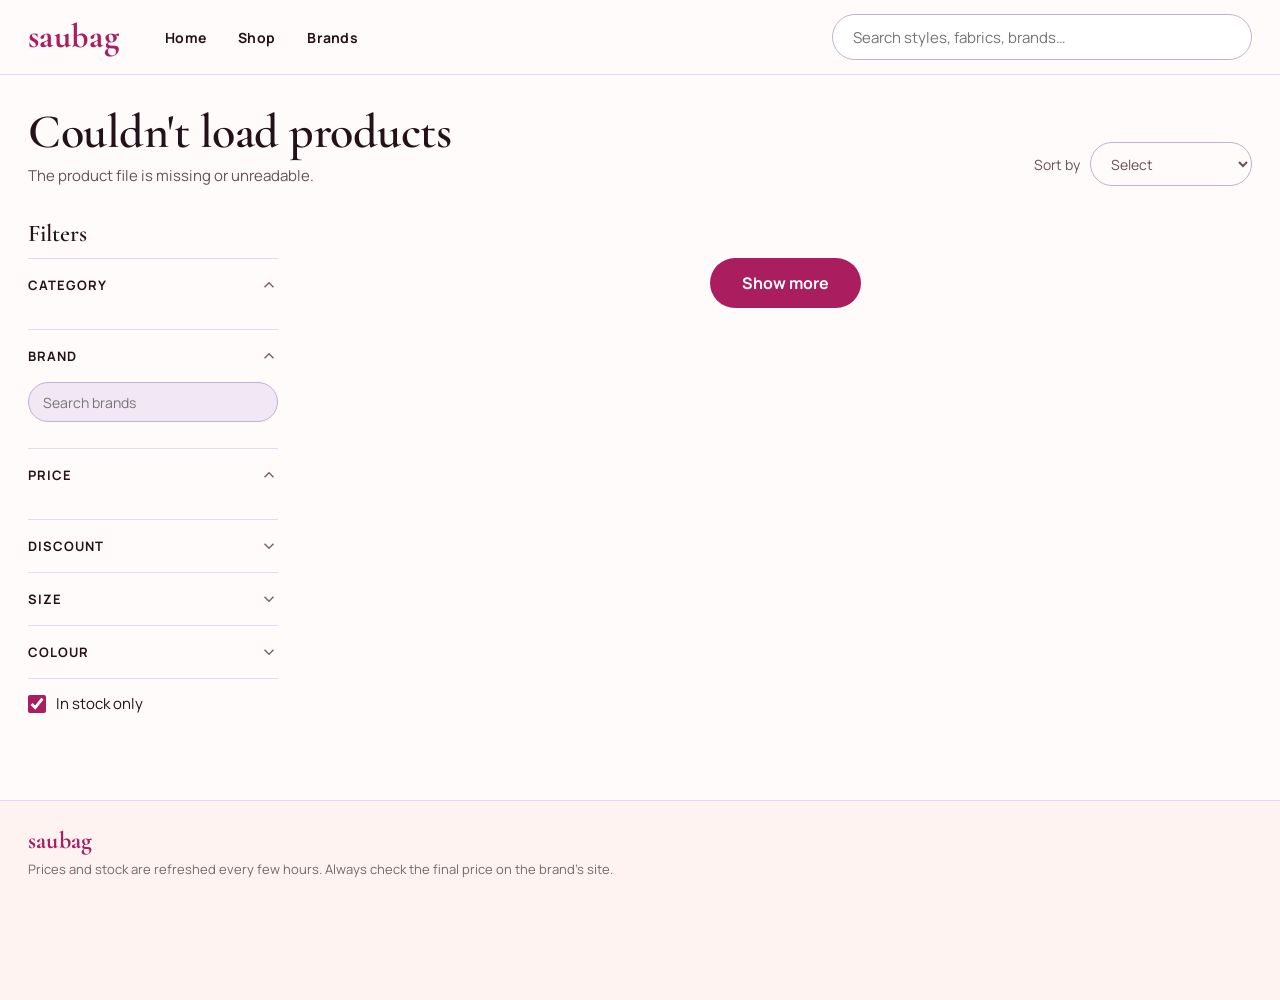
==== docs/preview-b/index.html @ 99f24c3a "Preview B: craft pages, grouped craft filter, home craft tiles (live files unchanged) Co-Authored-By" ====
<!doctype html>
<html lang="en">
<head>
<meta charset="utf-8">
<meta name="robots" content="noindex">
<meta name="viewport" content="width=device-width, initial-scale=1">
<title>saubag | Indian ethnic wear from the brands you love, in one place</title>
<meta name="description" content="saubag brings kurta sets, co-ords, kurtas, sarees and more from India's best ethnic-wear brands into one place. Filter, compare and shop direct from each brand.">
<link rel="preconnect" href="https://fonts.googleapis.com">
<link rel="preconnect" href="https://fonts.gstatic.com" crossorigin>
<link rel="stylesheet" href="https://fonts.googleapis.com/css2?family=Cormorant+Garamond:wght@500;600;700&family=Manrope:wght@400;500;600;700&display=swap">
<link rel="stylesheet" href="../css/site.css">
<link rel="stylesheet" href="filters.css">
</head>
<body>
<header>
  <div class="wrap bar">
    <a class="logo" href="#/" id="logo">saubag</a>
    <nav class="top" aria-label="Main">
      <a href="#/" data-nav="home">Home</a><a href="#/shop" data-nav="shop">Shop</a><a href="#/brands" data-nav="brands">Brands</a>
    </nav>
    <div class="search"><input type="search" id="q" aria-label="Search products" placeholder="Search styles, fabrics, brands…"></div>
  </div>
</header>

<div class="wrap">
<div class="view home" id="view-home" hidden>
  <section class="hero festive">
    <div class="lights-slot" data-lights="hero" aria-hidden="true"></div>
    <div class="hcopy">
      <p class="eyebrow">The festive edit</p>
      <h1>Light up <em>the festive season</em></h1>
      <p>Kurta sets, sarees, lehengas and more from independent Indian labels. Compare across brands, then buy straight from the brand.</p>
      <div class="stats" id="hstats"></div>
      <div class="ctas" id="hctas"><a class="btnp" href="#/shop?cat=Kurta%20sets">Shop kurta sets</a><a class="btns" href="#/brands">Explore the brands</a></div>
    </div>
    <div class="arches" id="hcollage"></div>
    <div class="base" aria-hidden="true"></div>
  </section>
  <section class="sec"><div class="sechead"><div><h2>Shop by category</h2></div><a href="#/shop">See all styles</a></div><div class="tiles" id="hcats"></div></section>
  <section class="sec"><div class="sechead"><div><h2>Shop by craft</h2><p>Chikankari, block prints, bandhani and more, across every brand.</p></div></div><div class="tiles round" id="hcrafts"></div></section>
  <section class="sec"><div class="sechead"><div><h2>Shop by budget</h2></div></div><div class="prices" id="hprices"></div></section>
  <section class="sec"><div class="sechead"><div><h2>Meet the brands</h2><p id="hbrandsub"></p></div><a href="#/brands">All brands</a></div><div class="bgrid" id="hbrands"></div></section>
  <section class="sec"><div class="sechead"><div><h2>Just in</h2><p>Newest styles from across the brands.</p></div><a href="#/shop">Shop all</a></div><div class="rail cards" id="hnew"></div></section>
</div>

<div class="view home" id="view-brands" hidden>
  <div class="head"><div><h1>The brands</h1><p class="sub" id="bsub"></p></div></div>
  <div class="az" id="az"></div>
  <div class="bgrid" id="ball"></div>
</div>

<main class="view" id="view-shop">
  <div class="bhead" id="bhead" hidden></div>
  <div class="head">
    <div>
      <h1 id="title">Loading…</h1>
      <p class="sub" id="sub"></p>
      <p class="sub" id="loading" hidden>Loading all styles… filters and counts will update in a moment.</p>
    </div>
    <div class="tools">
      <button type="button" class="filter-toggle" id="ftoggle" aria-expanded="false" aria-controls="filters">Filters</button>
      <label>Sort by
        <select id="sort">
          <option value="rel" selected hidden>Select</option>
          <option value="lo">Price: low to high</option>
          <option value="hi">Price: high to low</option>
          <option value="disc">Biggest discount</option>
        </select>
      </label>
    </div>
  </div>

  <div class="layout">
    <aside id="filters" aria-label="Filters"></aside>
    <section class="results" aria-label="Products">
      <div class="cards" id="cards"></div>
      <div class="more" id="more" hidden><button type="button">Show more</button></div>
    </section>
  </div>
</main>
</div>

<div class="cmpbar" id="cmpbar" role="region" aria-label="Compare" hidden>
  <div class="cmpthumbs" id="cmpthumbs"></div>
  <span class="cmpmsg" id="cmpmsg"></span>
  <button type="button" class="btn ghost" id="cmpclear">Clear</button>
  <button type="button" class="btn primary" id="cmpgo">Compare</button>
</div>
<dialog id="cmp" aria-labelledby="cmptitle">
  <div class="dhead"><h2 id="cmptitle">Compare styles</h2>
    <button type="button" class="xbtn" id="cmpclose" aria-label="Close"><svg width="18" height="18" viewBox="0 0 24 24" fill="none" stroke="currentColor" stroke-width="2" aria-hidden="true"><path d="M18 6 6 18M6 6l12 12"/></svg></button></div>
  <div class="ctable-wrap" id="cmptable"></div>
</dialog>

<dialog id="sim" aria-labelledby="simtitle">
  <div class="dhead"><h2 id="simtitle">Similar styles</h2>
    <button type="button" class="xbtn" id="simclose" aria-label="Close"><svg width="18" height="18" viewBox="0 0 24 24" fill="none" stroke="currentColor" stroke-width="2" aria-hidden="true"><path d="M18 6 6 18M6 6l12 12"/></svg></button></div>
  <div class="simtop" id="simtop"></div>
  <div class="simgrid cards" id="simgrid"></div>
</dialog>

<footer>
  <div class="wrap">
    <span class="logo">saubag</span><br>
    <span id="updated"></span>
    Prices and stock are refreshed every few hours. Always check the final price on the brand's site.
  </div>
</footer>

<script>
// Preview B: data files live one folder up
(() => { const f = window.fetch; window.fetch = (u, o) => f(typeof u === "string" && /^(products[\w-]*|brands|crafts)\.json/.test(u) ? "../" + u : u, o); })();
</script>
<script src="filters.js"></script>
<script src="../js/layout.js"></script>
<script src="home-crafts.js"></script>
<script src="../js/core.js"></script>
</body>
</html>
---- docs/css/site.css ----
/* Site styles: layout, colours, cards, home, brands. Owned by the design workstream (A). */
  :root {
    /* palette: the nine colours from the saubag colour picker */
    --bg: #FFFBFA; --card: #FFFFFF; --banner: #FFF3F1; --accent: #AA1D5F; --gold: #E69B0F; --arch: #3C05A3;
    --ink: #24121A; --muted: #66505A; --line: #E3D8F8;
    /* derived */
    --soft: color-mix(in srgb, var(--muted) 88%, var(--bg)); --field: color-mix(in srgb, var(--line) 72%, var(--muted));
    --tint: color-mix(in srgb, var(--banner) 55%, var(--line)); --accent-dark: color-mix(in srgb, var(--accent) 76%, #000);
    --accent-tint: color-mix(in srgb, var(--accent) 7%, var(--card)); --gold-text: color-mix(in srgb, var(--gold) 60%, var(--ink));
    --shadow: 0 1px 2px rgba(40,20,10,0.05), 0 10px 28px rgba(40,20,10,0.07);
    --serif: 'Cormorant Garamond', Georgia, serif; --sans: Manrope, system-ui, sans-serif;
  }
  * { box-sizing: border-box; }
  .visually-hidden { position: absolute; width: 1px; height: 1px; overflow: hidden; clip: rect(0 0 0 0); white-space: nowrap; }
  body { margin: 0; font-family: var(--sans); color: var(--ink); background: var(--bg); -webkit-font-smoothing: antialiased; }
  a { color: var(--accent); } a:hover { color: var(--accent-dark); }
  button, input, select { font: inherit; color: inherit; }
  .wrap { max-width: 1360px; margin: 0 auto; padding: 0 28px; }

  header { border-bottom: 1px solid var(--line); background: color-mix(in srgb, var(--bg) 94%, transparent); position: sticky; top: 0; z-index: 20; backdrop-filter: saturate(1.2) blur(6px); }
  .bar { display: flex; flex-wrap: wrap; align-items: center; gap: 12px 32px; padding-top: 14px; padding-bottom: 14px; }
  .logo { font-family: var(--serif); font-weight: 700; font-size: 34px; line-height: 1; letter-spacing: 0.01em; color: var(--accent); text-decoration: none; }
  .tagline { font-size: 13px; color: var(--soft); letter-spacing: 0.02em; }
  .search { flex: 1 1 260px; display: flex; justify-content: flex-end; }
  .search input { width: 100%; max-width: 420px; height: 46px; border: 1px solid var(--field); border-radius: 23px; padding: 0 20px; background: var(--tint); font-size: 15px; }
  .search input:focus { outline: 2px solid var(--accent); outline-offset: 1px; background: var(--card); }

  nav.top { display: flex; gap: 4px; }
  nav.top a { display: inline-flex; align-items: center; min-height: 44px; padding: 0 14px; border-radius: 22px; font-size: 14px; font-weight: 700; color: var(--ink); text-decoration: none; letter-spacing: 0.02em; }
  nav.top a:hover { background: var(--tint); }
  nav.top a[aria-current="page"] { color: var(--accent); background: var(--accent-tint); }
  .view[hidden] { display: none !important; }

  /* home */
  .home { padding: 28px 0 72px; display: flex; flex-direction: column; gap: 64px; }
  .hero { display: grid; grid-template-columns: minmax(0, 1.05fr) minmax(0, 1fr); gap: 40px; align-items: center; background: var(--tint); border-radius: 28px; padding: 48px; overflow: hidden; }
  .hero h1 { font-size: clamp(40px, 5.4vw, 72px); line-height: 1; }
  .hero h1 em { font-style: italic; color: var(--accent); }
  .hero p { margin: 18px 0 0; font-size: 17px; line-height: 1.6; color: var(--muted); max-width: 520px; }
  .hero .stats { display: flex; gap: 32px; margin-top: 28px; }
  .hero .stats b { display: block; font-family: var(--serif); font-size: 36px; font-weight: 700; color: var(--accent); line-height: 1; }
  .hero .stats span { font-size: 13px; color: var(--muted); }
  .ctas { display: flex; flex-wrap: wrap; gap: 12px; margin-top: 30px; }
  .btnp, .btns { display: inline-flex; align-items: center; justify-content: center; min-height: 50px; padding: 0 28px; border-radius: 25px; font-weight: 700; font-size: 15px; text-decoration: none; }
  .btnp { background: var(--accent); color: #fff; } .btnp:hover { background: var(--accent-dark); color: #fff; }
  .btns { border: 1px solid var(--accent); color: var(--accent); background: var(--card); } .btns:hover { background: var(--accent-tint); }
  .collage { display: grid; grid-template-columns: 1fr 1fr 1fr; gap: 12px; height: 440px; }
  .collage a { border-radius: 18px; overflow: hidden; background: #EADFE6; display: block; }
  .collage a:nth-child(2) { transform: translateY(-22px); } .collage a:nth-child(3) { transform: translateY(18px); }
  .collage img { width: 100%; height: 100%; object-fit: cover; display: block; }
  .sec h2 { margin: 0; font-family: var(--serif); font-size: 38px; font-weight: 600; line-height: 1.1; }
  .sechead { display: flex; justify-content: space-between; align-items: flex-end; gap: 16px; margin-bottom: 22px; flex-wrap: wrap; }
  .sechead p { margin: 6px 0 0; color: var(--muted); font-size: 15px; }
  .sechead a { font-weight: 700; font-size: 14px; }
  .tiles { display: grid; grid-template-columns: repeat(auto-fill, minmax(170px, 1fr)); gap: 18px; }
  .tile { text-decoration: none; color: var(--ink); display: flex; flex-direction: column; gap: 10px; }
  .tile .ti { aspect-ratio: 4 / 5; border-radius: 18px; overflow: hidden; background: var(--tint); position: relative; }
  .tile .ti img { width: 100%; height: 100%; object-fit: cover; display: block; transition: transform .4s; }
  .tile:hover .ti img { transform: scale(1.04); }
  .tile b { font-size: 16px; font-weight: 700; } .tile span { font-size: 13px; color: var(--soft); margin-top: -6px; }
  .tiles.round { grid-template-columns: repeat(auto-fill, minmax(140px, 1fr)); }
  .tiles.round .ti { aspect-ratio: 1; border-radius: 50%; width: 100%; }
  .tiles.round .tile { align-items: center; text-align: center; }
  .prices { display: grid; grid-template-columns: repeat(auto-fill, minmax(200px, 1fr)); gap: 14px; }
  .prices a { display: flex; flex-direction: column; justify-content: center; min-height: 120px; padding: 20px 24px; border-radius: 18px; background: var(--accent-tint); color: var(--accent); text-decoration: none; }
  .prices a small { font-size: 13px; font-weight: 600; color: var(--muted); } .prices a b { font-family: var(--serif); font-size: 32px; font-weight: 700; line-height: 1.1; }
  .prices a:hover { background: #EBD8E3; }
  .rail { display: grid; grid-auto-flow: column; grid-auto-columns: minmax(230px, 1fr); gap: 22px; overflow-x: auto; padding-bottom: 8px; scroll-snap-type: x mandatory; }
  .rail .card { scroll-snap-align: start; }

  /* brand cards */
  .bgrid { display: grid; grid-template-columns: repeat(auto-fill, minmax(300px, 1fr)); gap: 22px; }
  .bcard { border: 1px solid var(--line); border-radius: 20px; overflow: hidden; display: flex; flex-direction: column; background: var(--card); }
  .bcard .blogo { flex: none; height: 132px; display: flex; align-items: center; justify-content: center; padding: 20px 28px;
    background: var(--tint); border-bottom: 1px solid var(--line); text-decoration: none; overflow: hidden; }
  .bcard .blogo img { max-width: 72%; max-height: 72px; width: auto; height: auto; object-fit: contain; display: block; }
  .bcard .blogo .mono { width: 76px; height: 76px; border-radius: 50%; border: 1.5px solid var(--accent); display: flex; align-items: center; justify-content: center;
    font-family: var(--serif); font-size: 40px; font-weight: 700; color: var(--accent); background: var(--card); }
  .bcard .blogo .mono[hidden] { display: none; }
  .bcard .bbody { padding: 18px 20px 20px; display: flex; flex-direction: column; gap: 8px; flex: 1; }
  .bcard h3 { margin: 0; font-family: var(--serif); font-size: 28px; font-weight: 700; line-height: 1.05; }
  .bcard h3 a { color: var(--ink); text-decoration: none; }
  .bmeta { font-size: 12px; font-weight: 700; letter-spacing: 0.06em; text-transform: uppercase; color: var(--accent); }
  .bstory { margin: 0; font-size: 14px; line-height: 1.6; color: var(--muted); display: -webkit-box; -webkit-line-clamp: 4; -webkit-box-orient: vertical; overflow: hidden; }
  .chips { display: flex; flex-wrap: wrap; gap: 6px; }
  .chips span { font-size: 12px; padding: 4px 10px; border-radius: 12px; background: var(--tint); color: var(--muted); }
  .bfoot { margin-top: auto; padding-top: 8px; display: flex; gap: 10px; align-items: center; justify-content: space-between; flex-wrap: wrap; }
  .bfoot .btnp { min-height: 44px; padding: 0 20px; font-size: 14px; }
  .bfoot .ext { font-size: 13px; font-weight: 700; }
  .az { display: flex; flex-wrap: wrap; gap: 6px; margin-bottom: 22px; align-items: center; }
  .az button { min-width: 38px; height: 38px; border-radius: 19px; border: 1px solid var(--field); background: var(--card); font-weight: 700; font-size: 13px; cursor: pointer; }
  .az button[aria-pressed="true"] { background: var(--accent); border-color: var(--accent); color: #fff; }
  .az button:disabled { opacity: .35; cursor: default; }
  .az input { height: 40px; border: 1px solid var(--field); border-radius: 20px; padding: 0 16px; background: var(--tint); margin-right: 8px; font-size: 14px; }

  /* brand banner on a brand's page */
  .bhead { display: grid; grid-template-columns: minmax(0, 1.4fr) minmax(0, 1fr); gap: 32px; background: var(--tint); border-radius: 24px; padding: 32px; }
  .bhead[hidden] { display: none; }
  .bhead h1 { font-size: 52px; }
  .bhead .bstory { -webkit-line-clamp: unset; font-size: 15px; color: var(--ink); margin-top: 12px; }
  .bhead .facts { display: grid; grid-template-columns: repeat(2, minmax(0, 1fr)); gap: 14px 18px; align-content: start; }
  .bhead .facts div { font-size: 14px; } .bhead .facts small { display: block; font-size: 11px; font-weight: 700; letter-spacing: 0.08em; text-transform: uppercase; color: var(--soft); margin-bottom: 2px; }
  .bhead .src2 { font-size: 12px; color: var(--soft); margin-top: 10px; }
  .crumb { font-size: 14px; font-weight: 600; }
  @media (max-width: 860px) {
    .hero, .bhead { grid-template-columns: 1fr; padding: 28px; }
    .collage { height: 300px; }
    nav.top { order: 3; width: 100%; }
  }
  @media (max-width: 560px) {
    .hero { padding: 24px 20px; border-radius: 20px; } .hero .stats { gap: 20px; } .hero .stats b { font-size: 28px; }
    .collage { height: 220px; gap: 8px; }
    .sec h2 { font-size: 30px; }
    .tiles { grid-template-columns: repeat(2, minmax(0, 1fr)); gap: 14px; }
    .tiles.round { grid-template-columns: repeat(3, minmax(0, 1fr)); }
    .bgrid { grid-template-columns: 1fr; }
    .bhead h1 { font-size: 40px; }
  }

  main { padding: 32px 0 72px; display: flex; flex-direction: column; gap: 28px; }
  .head { display: flex; flex-wrap: wrap; align-items: flex-end; justify-content: space-between; gap: 16px; }
  h1 { margin: 0; font-family: var(--serif); font-size: 48px; font-weight: 600; line-height: 1.05; letter-spacing: -0.01em; }
  .sub { margin: 8px 0 0; color: var(--muted); font-size: 15px; }
  .tools { display: flex; flex-wrap: wrap; gap: 12px; align-items: center; }
  .tools label { display: flex; align-items: center; gap: 10px; font-size: 14px; color: var(--muted); }
  select { height: 44px; border: 1px solid var(--field); border-radius: 22px; padding: 0 16px; font-size: 14px; background: var(--bg); cursor: pointer; }
  .filter-toggle { display: none; height: 44px; padding: 0 20px; border: 1px solid var(--accent); border-radius: 22px; background: var(--bg); color: var(--accent); font-weight: 600; cursor: pointer; }

  .layout { display: flex; flex-wrap: wrap; align-items: flex-start; gap: 40px; }
  aside { flex: 1 1 250px; max-width: 100%; display: flex; flex-direction: column; }
  .results { flex: 999 1 560px; min-width: 0; }
  .ftop { display: flex; justify-content: space-between; align-items: center; min-height: 44px; padding-bottom: 6px; }
  .ftop h2 { margin: 0; font-family: var(--serif); font-size: 24px; font-weight: 600; }
  .linkbtn { background: none; border: 0; color: var(--accent); font-size: 14px; font-weight: 600; cursor: pointer; min-height: 44px; padding: 0 4px; }

  /* product cards */
  .cards { display: grid; grid-template-columns: repeat(auto-fill, minmax(230px, 1fr)); gap: 40px 22px; }
  .card { display: flex; flex-direction: column; gap: 6px; }
  .media { position: relative; }
  .img { position: relative; aspect-ratio: 3 / 4; background: var(--tint); border-radius: 14px; overflow: hidden; display: block; }
  .img img { position: relative; z-index: 1; width: 100%; height: 100%; object-fit: cover; display: block; transition: transform .4s ease; }
  .card:hover .img img { transform: scale(1.03); }
  .img .ph { position: absolute; inset: 0; display: flex; align-items: center; justify-content: center; font-size: 12px; color: var(--soft); }
  .oos { z-index: 2; position: absolute; left: 10px; right: 10px; bottom: 10px; text-align: center; background: rgba(30,21,32,0.86); color: #fff; font-size: 12px; font-weight: 600; padding: 6px; border-radius: 8px; }
  .card.sold .img img { opacity: 0.55; }
  .cmpbtn { position: absolute; z-index: 3; top: 10px; right: 10px; display: inline-flex; align-items: center; gap: 6px; height: 34px; padding: 0 12px;
    border-radius: 17px; border: 0; background: rgba(255,255,255,0.94); color: var(--ink); font-size: 12px; font-weight: 700; cursor: pointer; box-shadow: 0 1px 4px rgba(0,0,0,0.12); }
  .cmpbtn svg { width: 14px; height: 14px; }
  .cmpbtn[aria-pressed="true"] { background: var(--accent); color: #fff; }
  .cmpbtn:focus-visible { outline: 2px solid var(--accent); outline-offset: 2px; }
  .src { margin-top: 6px; font-size: 11px; font-weight: 700; text-transform: uppercase; letter-spacing: 0.1em; color: var(--accent); }
  .card h3 { margin: 0; font-size: 15px; font-weight: 500; line-height: 1.4; display: -webkit-box; -webkit-line-clamp: 2; -webkit-box-orient: vertical; overflow: hidden; }
  .card h3 a { color: var(--ink); text-decoration: none; }
  .card h3 a:hover { text-decoration: underline; }
  .sws { display: flex; align-items: center; gap: 6px; flex-wrap: wrap; }
  .sws .sw { width: 22px; height: 22px; border-radius: 50%; border: 1px solid rgba(0,0,0,0.22); padding: 0; cursor: pointer; position: relative; }
  .sws .sw::before { content: ""; position: absolute; inset: -11px; }  /* 44px tap area */
  .sws .sw[aria-pressed="true"] { box-shadow: 0 0 0 2px #fff, 0 0 0 4px var(--accent); }
  .sws .sw[data-oos] { opacity: .45; }
  .sws .sw:focus-visible { outline: 2px solid var(--accent); outline-offset: 3px; }
  .sws span { font-size: 12px; color: var(--soft); margin-left: 4px; }
  .price { display: flex; flex-wrap: wrap; align-items: baseline; gap: 8px; }
  .price strong { font-size: 17px; font-weight: 700; }
  .price s { font-size: 14px; color: var(--soft); }
  .price .off { font-size: 13px; font-weight: 700; color: #9A3412; }
  .go { margin-top: 8px; display: flex; align-items: center; justify-content: center; min-height: 44px; border: 1px solid var(--accent); border-radius: 22px; font-size: 14px; font-weight: 700; text-decoration: none; }
  .go:hover { background: var(--accent); color: #fff; }
  .simbtn { margin-top: 2px; align-self: center; min-height: 40px; padding: 0 8px; background: none; border: 0; color: var(--accent); font-size: 13px; font-weight: 700; cursor: pointer; text-decoration: underline; text-underline-offset: 3px; }
  dialog#sim { width: min(1100px, calc(100% - 24px)); max-height: calc(100% - 40px); border: 0; border-radius: 20px; padding: 0; color: var(--ink); }
  dialog#sim::backdrop { background: rgba(30,21,32,0.55); }
  .simtop { display: flex; gap: 16px; align-items: center; padding: 16px 22px; border-bottom: 1px solid var(--line); }
  .simtop img { width: 64px; height: 84px; object-fit: cover; border-radius: 10px; background: var(--tint); flex: none; }
  .simtop .why { font-size: 13px; color: var(--muted); line-height: 1.5; }
  .simtop .why b { color: var(--ink); }
  .simgrid { padding: 22px; display: grid; grid-template-columns: repeat(auto-fill, minmax(190px, 1fr)); gap: 28px 18px; }
  .simgrid .card .simbtn { display: none; }
  .match { font-size: 12px; color: var(--soft); line-height: 1.4; }
  .more { display: flex; justify-content: center; margin-top: 44px; }
  .more button { min-height: 50px; padding: 0 32px; border-radius: 25px; border: 0; background: var(--accent); color: #fff; font-weight: 700; cursor: pointer; }
  .empty { border: 1px dashed var(--field); border-radius: 16px; padding: 48px 24px; text-align: center; }
  .empty p { margin: 0 0 12px; font-size: 17px; font-weight: 600; }
  footer { border-top: 1px solid var(--line); padding: 28px 0 120px; color: var(--soft); font-size: 13px; line-height: 1.6; }
  footer .logo { font-size: 24px; display: inline-block; margin-bottom: 6px; }

  /* compare bar + dialog */
  .cmpbar { position: fixed; z-index: 30; left: 50%; bottom: 18px; transform: translateX(-50%); width: min(720px, calc(100% - 24px));
    display: flex; align-items: center; gap: 12px; flex-wrap: nowrap; padding: 10px 12px 10px 14px; background: var(--ink); color: #fff; border-radius: 18px; box-shadow: 0 10px 30px rgba(30,21,32,0.3); }
  .cmpbar[hidden] { display: none; }
  .cmpthumbs { display: flex; gap: 8px; flex: none; }
  .cmpthumbs img, .cmpthumbs .empty-slot { width: 40px; height: 52px; border-radius: 8px; object-fit: cover; background: rgba(255,255,255,0.12); flex: none; }
  .cmpthumbs .empty-slot { border: 1px dashed rgba(255,255,255,0.35); }
  .cmpmsg { flex: 1 1 auto; min-width: 0; font-size: 13px; line-height: 1.35; color: rgba(255,255,255,0.85); }
  .cmpbar .btn { flex: none; white-space: nowrap; }
  @media (max-width: 560px) {
    .cmpmsg { display: none; }
    .cmpbar { gap: 8px; padding: 8px 8px 8px 10px; }
    .cmpthumbs { flex: 1 1 auto; gap: 6px; min-width: 0; overflow: hidden; }
    .cmpthumbs img, .cmpthumbs .empty-slot { width: 28px; height: 38px; border-radius: 6px; }
    .cmpbar .btn { padding: 0 14px; }
  }
  .cmpbar .btn { min-height: 44px; padding: 0 18px; border-radius: 22px; border: 0; font-weight: 700; cursor: pointer; }
  .cmpbar .primary { background: #fff; color: var(--ink); }
  .cmpbar .primary:disabled { opacity: 0.5; cursor: not-allowed; }
  .cmpbar .ghost { background: transparent; color: #fff; border: 1px solid rgba(255,255,255,0.4); }
  dialog#cmp { width: min(1100px, calc(100% - 24px)); max-height: calc(100% - 40px); border: 0; border-radius: 20px; padding: 0; color: var(--ink); }
  dialog#cmp::backdrop { background: rgba(30,21,32,0.55); }
  .dhead { display: flex; align-items: center; justify-content: space-between; gap: 12px; padding: 18px 22px; border-bottom: 1px solid var(--line); position: sticky; top: 0; background: var(--card); z-index: 2; }
  .dhead h2 { margin: 0; font-family: var(--serif); font-size: 30px; font-weight: 600; }
  .xbtn { width: 44px; height: 44px; border-radius: 22px; border: 1px solid var(--field); background: var(--card); cursor: pointer; display: inline-flex; align-items: center; justify-content: center; }
  .ctable-wrap { overflow-x: auto; }
  table.ctable { width: 100%; border-collapse: collapse; min-width: 640px; table-layout: fixed; }
  .ctable th, .ctable td { padding: 12px 14px; border-bottom: 1px solid var(--line); vertical-align: top; text-align: left; font-size: 14px; }
  .ctable th { width: 130px; font-size: 12px; font-weight: 700; text-transform: uppercase; letter-spacing: 0.08em; color: var(--muted); background: var(--tint); position: sticky; left: 0; }
  .ctable td img { width: 100%; aspect-ratio: 3 / 4; object-fit: cover; border-radius: 12px; background: var(--tint); display: block; }
  .ctable .cname { font-weight: 600; line-height: 1.4; }
  .ctable .cprice { font-size: 18px; font-weight: 700; }
  .best { display: inline-block; margin-top: 4px; font-size: 11px; font-weight: 700; color: #166534; background: #DCFCE7; border-radius: 8px; padding: 2px 8px; }
  .ctable .go { margin-top: 0; }
  .rm { margin-top: 8px; font-size: 13px; }

  @media (max-width: 860px) {
    .filter-toggle { display: inline-flex; align-items: center; }
    aside { display: none; flex-basis: 100%; }
    aside.open { display: flex; }
    h1 { font-size: 38px; }
    .tagline { display: none; }
  }
  @media (max-width: 560px) {
    .wrap { padding: 0 16px; }
    .logo { font-size: 30px; }
    .cards { grid-template-columns: repeat(2, minmax(0, 1fr)); gap: 28px 12px; }
    .card h3 { font-size: 14px; }
    .go { font-size: 13px; }
    .cmpbtn span { display: none; }
    .cmpbtn { width: 34px; padding: 0; justify-content: center; }
  }
  /* ================= design: ivory with festive lights (workstream A) ================= */
  .eyebrow { margin: 0 0 14px; font-size: 12px; font-weight: 800; letter-spacing: 0.16em; text-transform: uppercase; color: var(--gold-text); }
  .lights { position: absolute; left: 0; right: 0; top: 0; width: 100%; pointer-events: none; display: block; }
  .lights .wire { fill: none; stroke: #7A5A35; stroke-opacity: .45; stroke-width: 1.1; }
  .lights .bulb { animation: twinkle 3.2s ease-in-out infinite; }
  @keyframes twinkle { 0%, 100% { opacity: 1; } 50% { opacity: .55; } }
  @media (prefers-reduced-motion: reduce) { .lights .bulb { animation: none; } }

  .hero.festive { position: relative; isolation: isolate; background: var(--banner); border: 1px solid var(--line); padding: 92px 64px 0; gap: 48px; align-items: end; }
  .hero.festive::before { content: ""; position: absolute; inset: 0; z-index: -1; pointer-events: none;
    background: radial-gradient(ellipse 55% 70% at 74% 62%, rgba(255,205,130,.45), transparent 70%),
                radial-gradient(ellipse 40% 50% at 12% 30%, rgba(255,225,170,.35), transparent 70%); }
  .hero.festive .lights-slot { position: absolute; left: 0; right: 0; top: 0; height: 180px; pointer-events: none; }
  .hero.festive .lights-slot .lights, .bhead > .lights { height: 180px; }
  .hero.festive .hcopy { padding-bottom: 56px; }
  .hero.festive h1 { font-size: clamp(44px, 5.6vw, 80px); color: var(--ink); }
  .hero.festive .ctas .btns { background: var(--card); }
  .garland { position: absolute; top: 0; width: 22px; height: 46%; pointer-events: none; }
  .garland.l { left: 18px; } .garland.r { right: 18px; }
  .arches { display: flex; align-items: flex-end; justify-content: center; gap: 18px; min-height: 420px; position: relative; }
  .arch { position: relative; display: block; flex: none; width: 31%; aspect-ratio: 5 / 8; padding: 7px; padding-bottom: 0;
    border-radius: 999px 999px 0 0; background: linear-gradient(160deg, #F7DC8E, var(--gold) 45%, color-mix(in srgb, var(--gold) 60%, #000)); }
  .arch.mid { width: 38%; }
  .arch .in { position: relative; display: block; width: 100%; height: 100%; border-radius: 999px 999px 0 0; overflow: hidden; background: var(--arch); }
  .arch img { width: 100%; height: 100%; object-fit: cover; display: block; transition: transform .5s; }
  .arch:hover img { transform: scale(1.04); }
  .arch .lbl { position: absolute; left: 50%; bottom: 20px; transform: translateX(-50%); white-space: nowrap; font-size: 12px; font-weight: 700;
    padding: 6px 12px; border-radius: 14px; background: color-mix(in srgb, var(--card) 92%, transparent); color: var(--ink); }
  .diyas { position: absolute; left: 0; right: 0; bottom: 0; height: 0; pointer-events: none; }
  .diya { position: absolute; bottom: 0; width: 44px; height: 44px; transform: translateX(-50%); }
  .hero.festive .base { position: absolute; left: 0; right: 0; bottom: 0; height: 8px; background: var(--arch); border-top: 2px solid var(--gold); }

  .sec h2 { color: var(--ink); }
  .sechead a { color: var(--accent); }
  .tile .ti { background: var(--tint); box-shadow: inset 0 0 0 1px var(--line); }
  .prices a { background: var(--card); border: 1px solid var(--line); box-shadow: var(--shadow); position: relative; overflow: hidden; }
  .prices a::after { content: ""; position: absolute; left: 24px; right: 24px; bottom: 0; height: 3px; border-radius: 3px 3px 0 0; background: var(--gold); }
  .prices a:hover { background: var(--banner); }

  .bcard { border-color: var(--line); box-shadow: var(--shadow); border-radius: 22px; transition: transform .2s, box-shadow .2s; }
  .bcard:hover { transform: translateY(-2px); box-shadow: 0 2px 4px rgba(40,20,10,0.06), 0 16px 36px rgba(40,20,10,0.10); }
  .bcard .blogo { position: relative; isolation: isolate; height: 156px; padding: 34px 28px 18px; background: var(--banner); border-bottom-color: var(--line); }
  .bcard .blogo::before { content: ""; position: absolute; inset: 0; z-index: -1; background: radial-gradient(ellipse 45% 48% at 50% 64%, rgba(255,215,150,.55), transparent 72%); }
  .bcard .blogo img { position: relative; max-height: 64px; mix-blend-mode: multiply; }
  .bcard .blogo .mono { position: relative; border-color: var(--gold); width: 80px; height: 80px; font-size: 42px; }
  .bmeta { color: var(--gold-text); letter-spacing: 0.12em; font-weight: 800; font-size: 11px; }
  .chips span { background: var(--tint); color: var(--muted); font-weight: 600; }
  .bhead { position: relative; isolation: isolate; overflow: hidden; background: var(--banner); border: 1px solid var(--line); padding-top: 64px; }
  .bhead .facts small { color: var(--gold-text); }

  .az input, .bq, .search input { background: var(--card); }
  .img { background: var(--tint); }
  .src { color: var(--gold-text); }
  footer { background: var(--banner); }
  footer .logo { color: var(--accent); }

  @media (max-width: 860px) {
    .hero.festive { padding: 72px 28px 0; gap: 28px; }
    .hero.festive .hcopy { padding-bottom: 0; }
    .arches { min-height: 0; gap: 10px; }
    .garland { display: none; }
  }
  @media (max-width: 560px) {
    .hero.festive { padding: 60px 20px 0; }
    .hero.festive h1 { font-size: 44px; }
    .arch { padding: 5px; padding-bottom: 0; } .arch .lbl { font-size: 11px; padding: 4px 8px; bottom: 8px; }
    .diya { width: 32px; height: 32px; }
  }
---- docs/preview-b/filters.css ----
/* Filter column styles. Owned by the filters/search workstream (B). */
  /* collapsible filter sections */
  details.fs { border-top: 1px solid var(--line); }
  details.fs:last-of-type { border-bottom: 1px solid var(--line); }
  details.fs summary { list-style: none; display: flex; align-items: center; gap: 8px; min-height: 52px; cursor: pointer;
    font-size: 13px; font-weight: 700; text-transform: uppercase; letter-spacing: 0.08em; color: var(--ink); }
  details.fs summary::-webkit-details-marker { display: none; }
  details.fs summary .sel { font-weight: 600; letter-spacing: 0; text-transform: none; color: #fff; background: var(--accent); border-radius: 10px; padding: 1px 8px; font-size: 12px; }
  details.fs summary .chev { margin-left: auto; width: 18px; height: 18px; transition: transform .2s; color: var(--soft); }
  details.fs[open] summary .chev { transform: rotate(180deg); }
  details.fs summary:focus-visible { outline: 2px solid var(--accent); outline-offset: 2px; }
  .fbody { padding: 0 0 18px; display: flex; flex-direction: column; gap: 2px; }
  fieldset { border: 0; margin: 0; padding: 0; min-width: 0; }
  .opt { display: flex; align-items: center; gap: 10px; min-height: 38px; font-size: 15px; cursor: pointer; }
  .opt input { width: 18px; height: 18px; accent-color: var(--accent); margin: 0; flex: none; }
  .opt .n { margin-left: auto; color: var(--soft); font-size: 13px; font-variant-numeric: tabular-nums; }
  .stock { padding: 14px 0; }
  /* pills: sizes and colours */
  .pills { display: flex; flex-wrap: wrap; gap: 8px; }
  .pills .opt { position: relative; flex: 0 0 auto; max-width: 100%; min-height: 40px; padding: 0 14px; gap: 8px;
    justify-content: center; border: 1px solid var(--field); border-radius: 20px; font-size: 14px; font-weight: 500; white-space: nowrap; }
  .pills .opt span { overflow: hidden; text-overflow: ellipsis; }
  .pills .opt .n { margin-left: 0; font-size: 12px; color: var(--soft); }
  .pills .opt input { position: absolute; opacity: 0; width: 1px; height: 1px; margin: 0; }
  .pills .opt:has(input:checked) { border-color: var(--accent); background: var(--accent-tint); color: var(--accent); font-weight: 700; box-shadow: inset 0 0 0 1px var(--accent); }
  .pills .opt:has(input:focus-visible) { outline: 2px solid var(--accent); outline-offset: 2px; }
  .pills .opt:hover { border-color: var(--accent); }
  .bq { height: 40px; border: 1px solid var(--field); border-radius: 20px; padding: 0 14px; margin-bottom: 6px; font-size: 14px; background: var(--tint); }
  #bmore { align-self: flex-start; padding: 0; }
  .note { margin: 6px 0 0; font-size: 12px; line-height: 1.5; color: var(--soft); }
  .dot { width: 14px; height: 14px; border-radius: 50%; border: 1px solid rgba(0,0,0,0.25); flex: none; }


/* ---- Preview B: craft pages ---- */
.crafthead { background: var(--banner); border: 1px solid var(--line); border-radius: 24px; padding: 28px 32px; margin: 8px 0 20px; max-width: 880px; }
.crafthead[hidden] { display: none; }
.crafthead .eyebrow { margin-bottom: 8px; }
.crafthead h2 { font-family: var(--serif); font-size: 44px; line-height: 1.05; margin: 0 0 12px; color: var(--ink); }
.crafthead .cblurb { font-size: 16px; line-height: 1.65; margin: 0 0 10px; color: var(--ink); max-width: 68ch; }
.crafthead .csrc { font-size: 12px; color: var(--soft); margin: 0 0 14px; }
.crafthead .csrc a { margin-right: 4px; }
.crafthead .cmore { display: flex; flex-wrap: wrap; gap: 8px; align-items: center; }
.crafthead .cmore span { font-size: 12px; font-weight: 700; letter-spacing: 0.08em; text-transform: uppercase; color: var(--muted); margin-right: 4px; }
.crafthead .cmore a { font-size: 13px; padding: 6px 12px; border-radius: 16px; background: var(--card); border: 1px solid var(--line); text-decoration: none; }
.crafthead .cmore a:hover { border-color: var(--accent); }
.cfam { font-size: 11px; font-weight: 800; letter-spacing: 0.12em; text-transform: uppercase; color: var(--muted); margin: 12px 0 6px; }
.cfam:first-child { margin-top: 2px; }
@media (max-width: 700px) { .crafthead { padding: 20px; } .crafthead h2 { font-size: 34px; } }
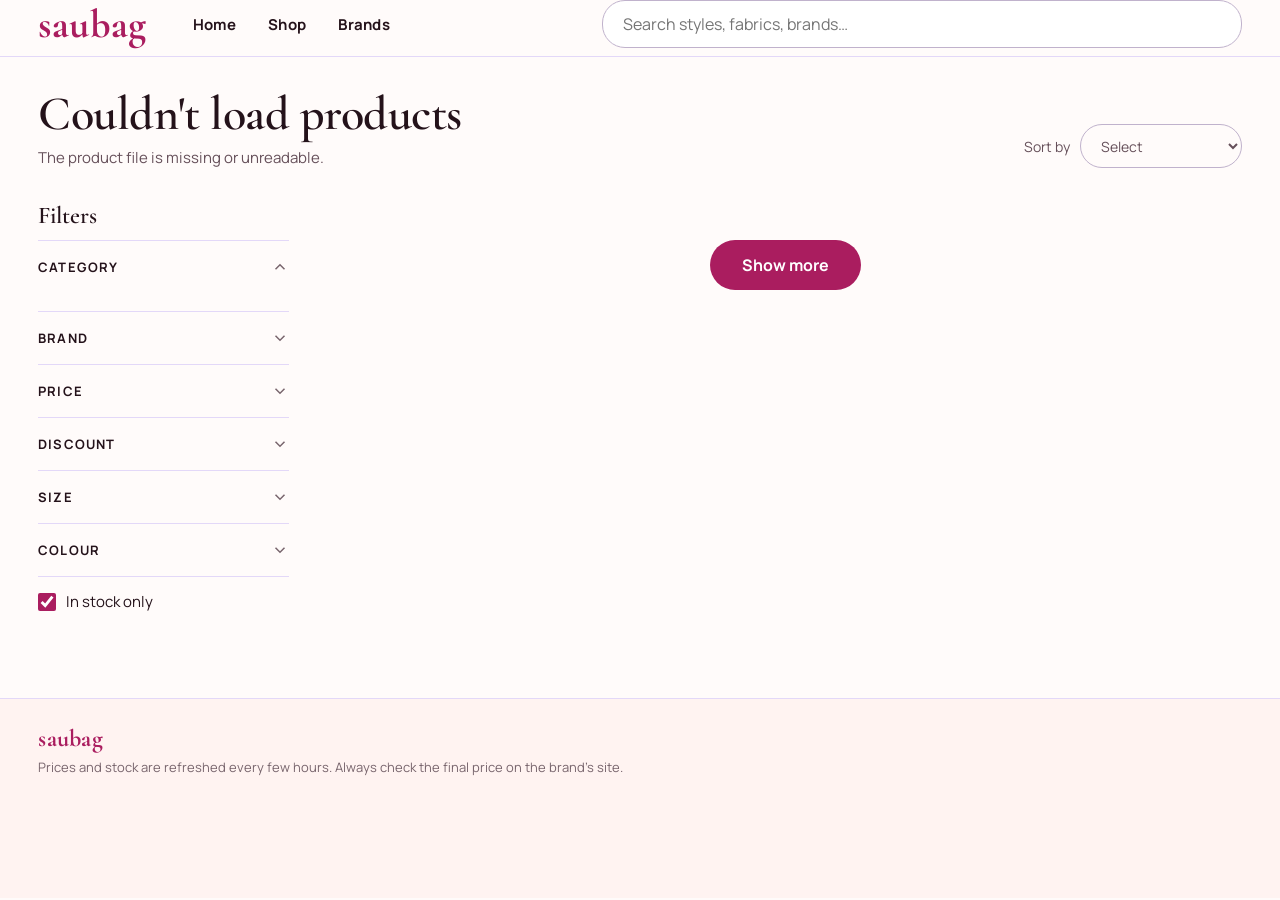
==== commit d1506c24: "Preview B: filter sections closed by default except Category; summary shows the picked value Refresh" ====
--- a/docs/preview-b/index.html
+++ b/docs/preview-b/index.html
@@ -2,9 +2,9 @@
 <html lang="en">
 <head>
 <meta charset="utf-8">
-<meta name="robots" content="noindex">
 <meta name="viewport" content="width=device-width, initial-scale=1">
 <title>saubag | Indian ethnic wear from the brands you love, in one place</title>
+<meta name="robots" content="noindex">
 <meta name="description" content="saubag brings kurta sets, co-ords, kurtas, sarees and more from India's best ethnic-wear brands into one place. Filter, compare and shop direct from each brand.">
 <link rel="preconnect" href="https://fonts.googleapis.com">
 <link rel="preconnect" href="https://fonts.gstatic.com" crossorigin>
@@ -21,27 +21,24 @@
     </nav>
     <div class="search"><input type="search" id="q" aria-label="Search products" placeholder="Search styles, fabrics, brands…"></div>
   </div>
+  <nav class="wrap catnav" id="catnav" aria-label="Categories"></nav>
 </header>
 
 <div class="wrap">
 <div class="view home" id="view-home" hidden>
-  <section class="hero festive">
-    <div class="lights-slot" data-lights="hero" aria-hidden="true"></div>
+  <section class="hero evergreen">
     <div class="hcopy">
-      <p class="eyebrow">The festive edit</p>
-      <h1>Light up <em>the festive season</em></h1>
-      <p>Kurta sets, sarees, lehengas and more from independent Indian labels. Compare across brands, then buy straight from the brand.</p>
+      <p class="hbrand">saubag</p>
+      <h1>India's ethnic-wear brands, <em>in one place</em></h1>
+      <p class="hsub">Kurta sets, sarees, lehengas and more from independent Indian labels. Compare in one place, then buy straight from the brand.</p>
       <div class="stats" id="hstats"></div>
-      <div class="ctas" id="hctas"><a class="btnp" href="#/shop?cat=Kurta%20sets">Shop kurta sets</a><a class="btns" href="#/brands">Explore the brands</a></div>
     </div>
-    <div class="arches" id="hcollage"></div>
-    <div class="base" aria-hidden="true"></div>
+    <div class="slides" id="hslides" role="region" aria-roledescription="carousel" aria-label="Shop by category"></div>
   </section>
-  <section class="sec"><div class="sechead"><div><h2>Shop by category</h2></div><a href="#/shop">See all styles</a></div><div class="tiles" id="hcats"></div></section>
-  <section class="sec"><div class="sechead"><div><h2>Shop by craft</h2><p>Chikankari, block prints, bandhani and more, across every brand.</p></div></div><div class="tiles round" id="hcrafts"></div></section>
-  <section class="sec"><div class="sechead"><div><h2>Shop by budget</h2></div></div><div class="prices" id="hprices"></div></section>
-  <section class="sec"><div class="sechead"><div><h2>Meet the brands</h2><p id="hbrandsub"></p></div><a href="#/brands">All brands</a></div><div class="bgrid" id="hbrands"></div></section>
-  <section class="sec"><div class="sechead"><div><h2>Just in</h2><p>Newest styles from across the brands.</p></div><a href="#/shop">Shop all</a></div><div class="rail cards" id="hnew"></div></section>
+  <div id="hnew" hidden></div><!-- kept empty: core.js and filters.js attach listeners to #hnew -->
+  <section class="sec"><div class="sechead"><div><h2>Shop by category</h2><p>Kurta sets to lehengas, every category in one place.</p></div><a href="#/shop">See all styles</a></div><div class="tiles" id="hcats"></div></section>
+  <section class="sec"><div class="sechead"><div><h2>Shop by craft</h2><p>Chikankari, block prints, bandhani and more, across every brand.</p></div></div><div class="crail" id="hcrafts"></div></section>
+  <section class="sec"><div class="sechead"><div><h2>Meet the brands</h2><p id="hbrandsub"></p></div><a href="#/brands">All brands</a></div><div class="lstrip" id="hbrands"></div></section>
 </div>
 
 <div class="view home" id="view-brands" hidden>
@@ -114,7 +111,6 @@
 </script>
 <script src="filters.js"></script>
 <script src="../js/layout.js"></script>
-<script src="home-crafts.js"></script>
 <script src="../js/core.js"></script>
 </body>
 </html>
--- a/docs/css/site.css
+++ b/docs/css/site.css
@@ -302,3 +302,159 @@
     .arch { padding: 5px; padding-bottom: 0; } .arch .lbl { font-size: 11px; padding: 4px 8px; bottom: 8px; }
     .diya { width: 32px; height: 32px; }
   }
+
+  /* Diwali banner: canvas option A artwork, text on the left */
+  .hero.diwali { display: block; min-height: 520px; padding: 0; overflow: hidden; }
+  .hero.diwali::before { display: none; }
+  .hero.diwali .dwart { position: absolute; inset: 0; width: 100%; height: 100%; z-index: -1; }
+  .hero.diwali .hcopy { position: relative; max-width: 640px; padding: 116px 0 64px 64px; }
+  .hero.diwali h1 { font-size: clamp(52px, 6.2vw, 88px); line-height: .95; }
+  .hero.diwali .eyebrow { letter-spacing: .26em; }
+  @media (max-width: 1100px) { .hero.diwali .hcopy { max-width: 520px; padding-left: 48px; } }
+  @media (max-width: 860px) {
+    .hero.diwali { min-height: 0; padding: 0 0 330px; }
+    .hero.diwali .hcopy { max-width: none; padding: 40px 24px 0; }
+    .hero.diwali .dwart { inset: auto; bottom: 0; left: calc(50% - 656px); width: 900px; height: 325px; }
+  }
+
+  /* brand cards: full story, no category chips */
+  .bcard .bstory { -webkit-line-clamp: unset; display: block; overflow: visible; }
+
+  /* wide screens: use the width (like Myntra) instead of a 1360px column */
+  .wrap { max-width: 2440px; padding: 0 clamp(16px, 3vw, 64px); }
+  @media (min-width: 861px) {
+    .hero.diwali { min-height: 520px; aspect-ratio: 1440 / 520; max-height: 860px; }
+    .hero.diwali .hcopy { max-width: 48%; padding: clamp(96px, 8.5%, 190px) 0 4% clamp(48px, 6%, 170px); }
+    .hero.diwali h1 { font-size: clamp(52px, 5.4vw, 140px); }
+    .hero.diwali .hcopy > p:not(.eyebrow) { font-size: clamp(17px, 1vw, 22px); max-width: 36em; }
+    .hero.diwali .eyebrow { font-size: clamp(12px, .7vw, 16px); }
+    .hero.diwali .stats b { font-size: clamp(36px, 2.2vw, 52px); }
+    .hero.diwali .stats span { font-size: clamp(13px, .75vw, 16px); }
+  }
+
+  /* larger wordmark; saubag on the banner; calmer headline; serif intro line */
+  .logo { font-size: 44px; }
+  @media (max-width: 560px) { .logo { font-size: 36px; } }
+  .hbrand { margin: 0 0 6px; font-family: var(--serif); font-weight: 700; line-height: 1; color: var(--accent); font-size: clamp(44px, 3.6vw, 92px); letter-spacing: .01em; }
+  .hero.diwali h1 { font-size: clamp(40px, 3.9vw, 100px); }
+  .hero.diwali .hcopy > p:not(.hbrand) { font-family: var(--serif); font-weight: 500; font-size: clamp(20px, 1.35vw, 30px); line-height: 1.4; color: var(--ink); }
+  @media (max-width: 860px) { .hero.diwali h1 { font-size: 40px; } .hero.diwali .hcopy > p:not(.hbrand) { font-size: 20px; } }
+  .hero.diwali .hcopy > p.hbrand { margin: 0 0 10px; font-family: var(--serif); font-weight: 700; line-height: 1; color: var(--accent); font-size: clamp(48px, 4.2vw, 108px); max-width: none; }
+  @media (max-width: 860px) { .hero.diwali .hcopy > p.hbrand { font-size: 48px; } }
+
+  /* headline on one line, smaller than the saubag wordmark */
+  .hero.diwali h1 { font-size: clamp(32px, 2.9vw, 76px); line-height: 1.05; }
+  @media (max-width: 860px) { .hero.diwali h1 { font-size: 32px; } }
+  /* home brands: one side-scrolling row */
+  .bgrid.brail { grid-template-columns: none; grid-auto-flow: column; grid-auto-columns: minmax(280px, 340px); overflow-x: auto; overscroll-behavior-x: contain;
+    scroll-snap-type: x mandatory; padding: 4px 2px 14px; scrollbar-width: thin; }
+  .bgrid.brail > .bcard { scroll-snap-align: start; }
+  .bgrid.brail > .bcard:hover { transform: none; }
+
+  /* evergreen banner: copy left, product photo slideshow right */
+  .hero.evergreen { display: grid; grid-template-columns: minmax(320px, 5fr) 7fr; gap: clamp(24px, 3vw, 56px); align-items: center; position: relative;
+    background: var(--banner); border: 1px solid var(--line); border-radius: 24px; padding: clamp(28px, 3vw, 56px); overflow: hidden; }
+  .hero.evergreen .hcopy > p.hbrand { margin: 0 0 8px; font-family: var(--serif); font-weight: 700; line-height: 1; color: var(--accent); font-size: clamp(48px, 4.2vw, 96px); }
+  .hero.evergreen h1 { font-size: clamp(28px, 2.4vw, 52px); line-height: 1.12; margin: 0 0 14px; color: var(--ink); }
+  .hero.evergreen h1 em { color: var(--accent); }
+  .hero.evergreen .hsub { font-size: clamp(16px, 1vw, 20px); line-height: 1.55; color: var(--muted); margin: 0 0 22px; max-width: 34em; }
+  .slides { position: relative; overflow: hidden; border-radius: 18px; }
+  .slides .track { display: flex; transition: transform .6s ease; }
+  @media (prefers-reduced-motion: reduce) { .slides .track { transition: none; } }
+  .slide { flex: 0 0 100%; display: block; color: inherit; text-decoration: none; }
+  .slide .pics { display: grid; grid-template-columns: repeat(3, 1fr); gap: 10px; }
+  .slide .pic { position: relative; display: block; aspect-ratio: 3 / 4; border-radius: 14px; overflow: hidden; background: var(--tint); }
+  .slide .pic img { width: 100%; height: 100%; object-fit: cover; display: block; transition: transform .5s; }
+  .slide:hover .pic img { transform: scale(1.03); }
+  .slide .pic small { position: absolute; left: 8px; bottom: 8px; max-width: calc(100% - 16px); overflow: hidden; text-overflow: ellipsis; white-space: nowrap;
+    font-size: 12px; font-weight: 700; padding: 4px 9px; border-radius: 10px; background: color-mix(in srgb, var(--card) 92%, transparent); color: var(--ink); }
+  .slide .cap { display: flex; align-items: baseline; justify-content: space-between; gap: 12px; padding: 14px 4px 0; }
+  .slide .cap b { font-family: var(--serif); font-size: clamp(24px, 1.8vw, 36px); color: var(--ink); }
+  .slide .cap span { font-size: 15px; font-weight: 700; color: var(--accent); }
+  .snav { position: absolute; top: calc(50% - 40px); width: 44px; height: 44px; border-radius: 50%; border: 1px solid var(--line); background: var(--card);
+    color: var(--ink); font-size: 26px; line-height: 1; cursor: pointer; box-shadow: var(--shadow); }
+  .snav.prev { left: 10px; } .snav.next { right: 10px; }
+  .dots { display: flex; justify-content: center; gap: 4px; padding-top: 10px; }
+  .dots button { width: 24px; height: 24px; border: 0; background: none; cursor: pointer; padding: 0; display: grid; place-items: center; }
+  .dots button::after { content: ""; width: 8px; height: 8px; border-radius: 50%; background: var(--field); }
+  .dots button[aria-current="true"]::after { background: var(--accent); width: 20px; border-radius: 4px; }
+  @media (max-width: 860px) {
+    .hero.evergreen { grid-template-columns: 1fr; padding: 24px 18px; }
+    .slide .pics { gap: 6px; } .snav { display: none; }
+  }
+
+  /* ===== shop-like home (7-point list) ===== */
+  /* 1 header */
+  .logo { font-size: 40px; }
+  nav.top a { font-size: 15px; }
+  .search input { max-width: 640px; height: 48px; font-size: 16px; }
+  .catnav { display: flex; gap: 4px; overflow-x: auto; scrollbar-width: none; padding-top: 0; padding-bottom: 8px; }
+  .catnav::-webkit-scrollbar { display: none; }
+  .catnav a { flex: none; display: inline-flex; align-items: center; min-height: 40px; padding: 0 14px; border-radius: 20px; font-size: 14px; font-weight: 700;
+    color: var(--ink); text-decoration: none; white-space: nowrap; }
+  .catnav a:hover { background: var(--tint); color: var(--accent); }
+  /* banner a bit shorter */
+  .hero.evergreen { padding: clamp(22px, 2.4vw, 44px); }
+  .slide .pic { aspect-ratio: 4 / 5; }
+  /* 3 product rail */
+  .prail { display: grid; grid-auto-flow: column; grid-auto-columns: minmax(210px, 250px); gap: 16px; overflow-x: auto; overscroll-behavior-x: contain;
+    scroll-snap-type: x mandatory; padding-bottom: 12px; scrollbar-width: thin; }
+  .prail > * { scroll-snap-align: start; }
+  /* 4 categories fill the row */
+  #hcats { grid-template-columns: repeat(auto-fit, minmax(150px, 1fr)); }
+  /* 5 crafts: one scrolling row */
+  .tiles.round.rail { display: grid; grid-template-columns: none; grid-auto-flow: column; grid-auto-columns: 132px; overflow-x: auto; padding-bottom: 12px; scrollbar-width: thin; }
+  /* 6 brand logo strip */
+  .lstrip { display: grid; grid-auto-flow: column; grid-auto-columns: 190px; gap: 12px; overflow-x: auto; padding-bottom: 12px; scrollbar-width: thin; }
+  .ltile { display: flex; flex-direction: column; align-items: center; justify-content: center; gap: 8px; height: 112px; padding: 12px 16px;
+    border: 1px solid var(--line); border-radius: 16px; background: var(--card); text-decoration: none; color: var(--ink); text-align: center; }
+  .ltile:hover { border-color: var(--accent); box-shadow: var(--shadow); }
+  .ltile img { max-width: 100%; max-height: 52px; object-fit: contain; }
+  .ltile span { font-family: var(--serif); font-weight: 700; font-size: 20px; line-height: 1.1; }
+  .ltile small { font-size: 13px; color: var(--soft); }
+  /* 7 type and spacing: serif only for headings, readable labels, less empty space */
+  .sec { margin-top: clamp(36px, 3.4vw, 56px); }
+  .sec h2 { font-size: clamp(26px, 2vw, 38px); }
+  .sechead p { font-size: 15px; }
+  .tile b { font-size: 15px; } .tile span { font-size: 13.5px; }
+  .hero.evergreen .stats span { font-size: 14px; }
+  .hero.evergreen { margin-bottom: 0; }
+  .home { gap: 0; padding-top: 20px; }
+
+  /* ===== headings centred with a gold divider ===== */
+  .sechead { flex-direction: column; align-items: center; text-align: center; gap: 6px; margin-bottom: 26px; }
+  .sechead > div::before { content: ""; display: block; width: 132px; height: 14px; margin: 0 auto 12px;
+    background: url("data:image/svg+xml,%3Csvg xmlns='http://www.w3.org/2000/svg' width='132' height='14'%3E%3Cpath d='M0 7h52M80 7h52' stroke='%23E69B0F' stroke-width='1.5'/%3E%3Cpath d='M66 0l7 7-7 7-7-7z' fill='%23E69B0F'/%3E%3Ccircle cx='56' cy='7' r='2' fill='%23E69B0F'/%3E%3Ccircle cx='76' cy='7' r='2' fill='%23E69B0F'/%3E%3C/svg%3E") no-repeat center; }
+  .sec h2 { font-size: clamp(30px, 2.4vw, 46px); }
+  .sechead p { max-width: 40em; margin: 8px auto 0; }
+  .sechead a { margin-top: 2px; }
+  /* ===== category photo cards, name on the photo ===== */
+  #hcats { display: grid; grid-template-columns: repeat(auto-fit, minmax(200px, 1fr)); gap: 16px; }
+  .ctile { position: relative; display: block; aspect-ratio: 3 / 4; border-radius: 18px; overflow: hidden; background: var(--tint); text-decoration: none; }
+  .ctile img { width: 100%; height: 100%; object-fit: cover; display: block; transition: transform .5s; }
+  .ctile:hover img { transform: scale(1.05); }
+  .ctile .cap { position: absolute; inset: auto 0 0 0; padding: 48px 16px 16px; display: flex; flex-direction: column; gap: 4px;
+    background: linear-gradient(to top, rgba(20,8,14,.82), rgba(20,8,14,.45) 55%, transparent); color: #fff; }
+  .ctile .cap b { font-family: var(--serif); font-size: clamp(22px, 1.6vw, 30px); font-weight: 700; line-height: 1.05; }
+  .ctile .cap span { font-size: 14px; font-weight: 700; color: #FFE3B0; }
+  /* ===== craft cards ===== */
+  .crail { display: grid; grid-auto-flow: column; grid-auto-columns: minmax(250px, 290px); gap: 16px; overflow-x: auto; overscroll-behavior-x: contain;
+    scroll-snap-type: x mandatory; padding-bottom: 14px; scrollbar-width: thin; }
+  .ccard { scroll-snap-align: start; display: flex; flex-direction: column; border: 1px solid var(--line); border-radius: 18px; overflow: hidden;
+    background: var(--card); text-decoration: none; color: var(--ink); box-shadow: var(--shadow); }
+  .ccard:hover { border-color: var(--gold); }
+  .ccard .cimg { display: block; aspect-ratio: 4 / 3; background: var(--tint); overflow: hidden; }
+  .ccard .cimg img { width: 100%; height: 100%; object-fit: cover; display: block; transition: transform .5s; }
+  .ccard:hover .cimg img { transform: scale(1.04); }
+  .ccard .cbody { display: flex; flex-direction: column; gap: 6px; padding: 14px 16px 16px; flex: 1; }
+  .ccard small { font-size: 11px; font-weight: 800; letter-spacing: .1em; text-transform: uppercase; color: var(--gold-text); }
+  .ccard b { font-family: var(--serif); font-size: 26px; line-height: 1.05; }
+  .ccard .blurb { font-size: 14px; line-height: 1.5; color: var(--muted); display: -webkit-box; -webkit-line-clamp: 3; -webkit-box-orient: vertical; overflow: hidden; }
+  .ccard em { margin-top: auto; padding-top: 4px; font-style: normal; font-size: 14px; font-weight: 700; color: var(--accent); }
+  @media (max-width: 560px) { #hcats { grid-template-columns: repeat(2, 1fr); gap: 10px; } .crail { grid-auto-columns: 78%; } }
+  @media (min-width: 1000px) { #hcats { grid-template-columns: repeat(5, 1fr); } }
+  /* categories: one sideways-scrolling row, like crafts */
+  #hcats, #hcats.tiles { display: grid; grid-template-columns: none; grid-auto-flow: column; grid-auto-columns: minmax(200px, 240px); gap: 16px;
+    overflow-x: auto; overscroll-behavior-x: contain; scroll-snap-type: x mandatory; padding-bottom: 14px; scrollbar-width: thin; }
+  #hcats > .ctile { scroll-snap-align: start; }
+  @media (max-width: 560px) { #hcats, #hcats.tiles { grid-template-columns: none; grid-auto-columns: 44%; gap: 10px; } }
--- a/docs/preview-b/filters.css
+++ b/docs/preview-b/filters.css
@@ -5,7 +5,8 @@
   details.fs summary { list-style: none; display: flex; align-items: center; gap: 8px; min-height: 52px; cursor: pointer;
     font-size: 13px; font-weight: 700; text-transform: uppercase; letter-spacing: 0.08em; color: var(--ink); }
   details.fs summary::-webkit-details-marker { display: none; }
-  details.fs summary .sel { font-weight: 600; letter-spacing: 0; text-transform: none; color: #fff; background: var(--accent); border-radius: 10px; padding: 1px 8px; font-size: 12px; }
+  details.fs summary .sel { font-weight: 600; letter-spacing: 0; text-transform: none; color: #fff; background: var(--accent); border-radius: 10px; padding: 1px 8px; font-size: 12px;
+    max-width: 55%; overflow: hidden; text-overflow: ellipsis; white-space: nowrap; }
   details.fs summary .chev { margin-left: auto; width: 18px; height: 18px; transition: transform .2s; color: var(--soft); }
   details.fs[open] summary .chev { transform: rotate(180deg); }
   details.fs summary:focus-visible { outline: 2px solid var(--accent); outline-offset: 2px; }
@@ -32,7 +33,14 @@
 
 
 /* ---- Preview B: craft pages ---- */
-.crafthead { background: var(--banner); border: 1px solid var(--line); border-radius: 24px; padding: 28px 32px; margin: 8px 0 20px; max-width: 880px; }
+.crafthead { display: grid; grid-template-columns: minmax(0, 1.4fr) minmax(0, 1fr); gap: 32px; align-items: center;
+  background: var(--banner); border: 1px solid var(--line); border-radius: 24px; padding: 28px 32px; margin: 8px 0 20px; }
+.crafthead .cmore { grid-column: 1 / -1; }
+.crafthead .cpics { display: grid; grid-template-columns: repeat(3, 1fr); gap: 10px; }
+.crafthead .cpics a { display: block; aspect-ratio: 3 / 4; border-radius: 14px; overflow: hidden; background: var(--tint); }
+.crafthead .cpics img { width: 100%; height: 100%; object-fit: cover; display: block; }
+.crafthead .cfacts { margin: 12px 0 0; font-size: 14px; color: var(--muted); text-align: center; }
+.crafthead .cfacts b { color: var(--ink); }
 .crafthead[hidden] { display: none; }
 .crafthead .eyebrow { margin-bottom: 8px; }
 .crafthead h2 { font-family: var(--serif); font-size: 44px; line-height: 1.05; margin: 0 0 12px; color: var(--ink); }
@@ -45,4 +53,5 @@
 .crafthead .cmore a:hover { border-color: var(--accent); }
 .cfam { font-size: 11px; font-weight: 800; letter-spacing: 0.12em; text-transform: uppercase; color: var(--muted); margin: 12px 0 6px; }
 .cfam:first-child { margin-top: 2px; }
+@media (max-width: 900px) { .crafthead { grid-template-columns: 1fr; gap: 18px; } }
 @media (max-width: 700px) { .crafthead { padding: 20px; } .crafthead h2 { font-size: 34px; } }
